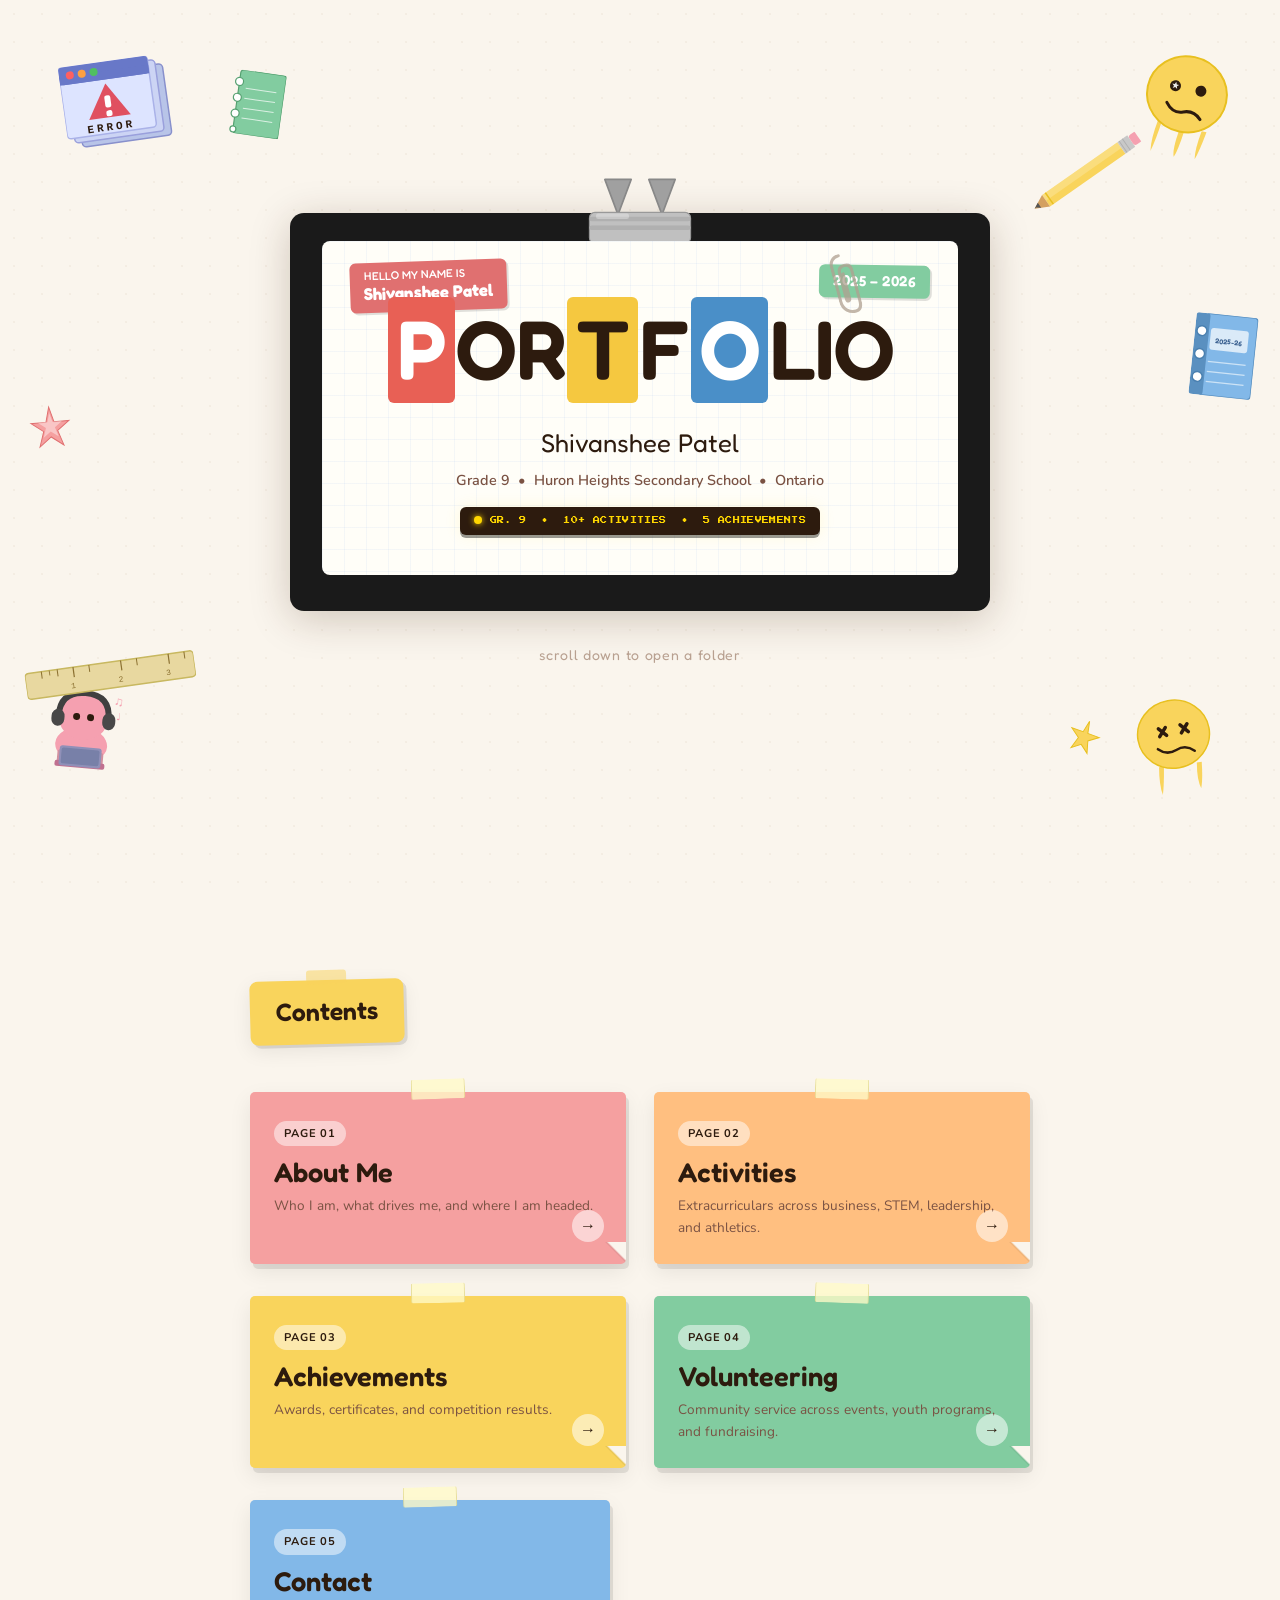
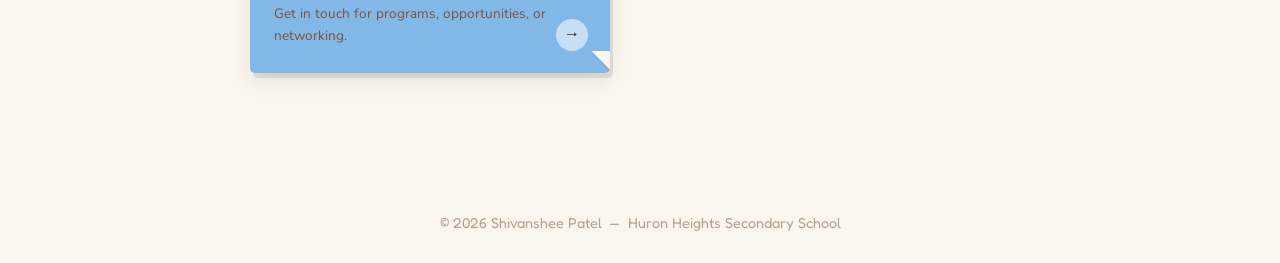
==== index.html @ df72ec70 "Add files via upload" ====
<!DOCTYPE html>
<html lang="en">
<head>
    <meta charset="UTF-8">
    <meta name="viewport" content="width=device-width, initial-scale=1.0">
    <title>Shivanshee Patel &mdash; Portfolio</title>
    <link rel="stylesheet" href="style.css">
    <link rel="preconnect" href="https://fonts.googleapis.com">
    <link rel="preconnect" href="https://fonts.gstatic.com" crossorigin>
    <link href="https://fonts.googleapis.com/css2?family=Fredoka:wght@400;500;600;700&family=Nunito:wght@400;500;600;700&family=Press+Start+2P&display=swap" rel="stylesheet">
</head>
<body>

<!-- ── HERO ──────────────────────────────────────────────── -->
<section class="hero">

    <!-- Dripping smiley — top right -->
    <div class="sticker sticker-tr" style="transform:rotate(12deg);" aria-hidden="true">
        <svg width="90" height="108" viewBox="0 0 90 108" xmlns="http://www.w3.org/2000/svg">
            <path d="M 22 76 Q 19 95 21 107 Q 24 95 26 76 Z" fill="#F9D45C"/>
            <path d="M 45 80 Q 42 101 45 108 Q 48 101 50 80 Z" fill="#F9D45C"/>
            <path d="M 67 77 Q 64 97 66 106 Q 69 97 72 77 Z" fill="#F9D45C"/>
            <ellipse cx="45" cy="44" rx="40" ry="38" fill="#F9D45C"/>
            <ellipse cx="45" cy="44" rx="40" ry="38" fill="none" stroke="#E8C020" stroke-width="2"/>
            <circle cx="32" cy="38" r="5.5" fill="#2D1B0E"/>
            <circle cx="58" cy="38" r="5.5" fill="#2D1B0E"/>
            <path d="M32 34 l1 2.5 2.5 0 -2 1.8 0.8 2.5 -2.3 -1.5 -2.3 1.5 0.8 -2.5 -2 -1.8 2.5 0 z" fill="white" opacity="0.9"/>
            <path d="M 27 56 Q 35 66 45 62 Q 55 58 63 66" stroke="#2D1B0E" stroke-width="3" fill="none" stroke-linecap="round"/>
        </svg>
    </div>

    <!-- Pixel error window — top left -->
    <div class="sticker sticker-tl" style="transform:rotate(-8deg);" aria-hidden="true">
        <svg width="108" height="90" viewBox="0 0 108 90" xmlns="http://www.w3.org/2000/svg">
            <rect x="14" y="10" width="90" height="72" rx="4" fill="#B8C4E8" stroke="#8890CC" stroke-width="1.5"/>
            <rect x="7" y="5"  width="90" height="72" rx="4" fill="#CCD4F4" stroke="#9AA0DC" stroke-width="1.5"/>
            <rect x="0" y="0"  width="90" height="72" rx="4" fill="#DDE4FF" stroke="#AAB2E8" stroke-width="1.5"/>
            <rect x="0" y="0" width="90" height="18" rx="4" fill="#6878C8"/>
            <rect x="0" y="9" width="90" height="9"  fill="#6878C8"/>
            <circle cx="11" cy="9" r="4" fill="#FF6060"/>
            <circle cx="23" cy="9" r="4" fill="#FFA040"/>
            <circle cx="35" cy="9" r="4" fill="#50C060"/>
            <polygon points="45,22 24,56 66,56" fill="#E05060"/>
            <rect x="42" y="34" width="6" height="12" rx="2" fill="white"/>
            <rect x="42" y="49" width="6" height="6"  rx="2" fill="white"/>
            <text x="45" y="69" text-anchor="middle" fill="#2D1B0E" font-weight="700" font-size="11" font-family="monospace" letter-spacing="3">ERROR</text>
        </svg>
    </div>

    <!-- Studying character — bottom left -->
    <div class="sticker sticker-bl" style="transform:rotate(5deg);" aria-hidden="true">
        <svg width="90" height="105" viewBox="0 0 90 105" xmlns="http://www.w3.org/2000/svg">
            <ellipse cx="45" cy="78" rx="26" ry="18" fill="#F5A0B0"/>
            <ellipse cx="45" cy="50" rx="25" ry="23" fill="#F5A0B0"/>
            <path d="M 20 50 Q 20 26 45 26 Q 70 26 70 50" stroke="#404040" stroke-width="6" fill="none" stroke-linecap="round"/>
            <rect x="13" y="44" width="13" height="17" rx="7" fill="#484848"/>
            <rect x="64" y="44" width="13" height="17" rx="7" fill="#484848"/>
            <rect x="22" y="84" width="46" height="14" rx="3" fill="#D090A0"/>
            <rect x="20" y="95" width="50" height="6"  rx="2" fill="#C07090"/>
            <rect x="24" y="80" width="42" height="20" rx="3" fill="#9090B8"/>
            <rect x="26" y="82" width="38" height="16" rx="2" fill="#7880A8"/>
            <circle cx="38" cy="50" r="3.5" fill="#2D1B0E"/>
            <circle cx="52" cy="50" r="3.5" fill="#2D1B0E"/>
            <text x="74" y="36" fill="#F5A0B0" font-size="13" font-family="serif">&#9835;</text>
            <text x="78" y="50" fill="#F5A0B0" font-size="10" font-family="serif">&#9833;</text>
        </svg>
    </div>

    <!-- Smiley variant — bottom right -->
    <div class="sticker sticker-br" style="transform:rotate(-10deg);" aria-hidden="true">
        <svg width="80" height="96" viewBox="0 0 80 96" xmlns="http://www.w3.org/2000/svg">
            <path d="M 20 68 Q 17 86 19 96 Q 22 86 25 68 Z" fill="#F9D45C"/>
            <path d="M 58 70 Q 55 88 58 96 Q 61 88 63 70 Z" fill="#F9D45C"/>
            <ellipse cx="40" cy="38" rx="36" ry="34" fill="#F9D45C"/>
            <ellipse cx="40" cy="38" rx="36" ry="34" fill="none" stroke="#E8C020" stroke-width="1.5"/>
            <line x1="26" y1="30" x2="33" y2="38" stroke="#2D1B0E" stroke-width="3.5" stroke-linecap="round"/>
            <line x1="33" y1="30" x2="26" y2="38" stroke="#2D1B0E" stroke-width="3.5" stroke-linecap="round"/>
            <line x1="48" y1="30" x2="55" y2="38" stroke="#2D1B0E" stroke-width="3.5" stroke-linecap="round"/>
            <line x1="55" y1="30" x2="48" y2="38" stroke="#2D1B0E" stroke-width="3.5" stroke-linecap="round"/>
            <path d="M 22 50 Q 30 58 40 54 Q 50 50 58 58" stroke="#2D1B0E" stroke-width="2.5" fill="none" stroke-linecap="round"/>
        </svg>
    </div>

    <!-- Star — mid left -->
    <div class="sticker sticker-mid" style="transform:rotate(-5deg);" aria-hidden="true">
        <svg width="50" height="50" viewBox="0 0 50 50" xmlns="http://www.w3.org/2000/svg">
            <path d="M25 2 l4 15 15 0 -12 9 5 15 -12 -9 -12 9 5 -15 -12 -9 15 0 z" fill="#F5A0A0" stroke="#E07070" stroke-width="1"/>
            <path d="M25 8 l2.5 9 9.5 0 -7.5 5.5 3 9.5 -7.5 -5.5 -7.5 5.5 3 -9.5 -7.5 -5.5 9.5 0 z" fill="white" opacity="0.4"/>
        </svg>
    </div>

    <!-- Pencil -->
    <div class="sticker" style="top:18%; right:10%; transform:rotate(-35deg); z-index:2; pointer-events:none;" aria-hidden="true">
        <svg width="130" height="22" viewBox="0 0 130 22" xmlns="http://www.w3.org/2000/svg">
            <rect x="18" y="4" width="92" height="14" fill="#F9D45C"/>
            <rect x="18" y="4" width="92" height="7" fill="rgba(255,255,255,0.2)"/>
            <polygon points="18,4 18,18 4,11" fill="#D4A060"/>
            <polygon points="6,11 4,11 10,8 10,14" fill="#555"/>
            <rect x="110" y="4" width="12" height="14" fill="#C8C8C8"/>
            <line x1="112" y1="4" x2="112" y2="18" stroke="#B0B0B0" stroke-width="1"/>
            <line x1="116" y1="4" x2="116" y2="18" stroke="#B0B0B0" stroke-width="1"/>
            <rect x="122" y="5" width="10" height="12" rx="3" fill="#F5A0B0"/>
            <line x1="22" y1="4" x2="22" y2="18" stroke="#E8C020" stroke-width="1.5"/>
        </svg>
    </div>

    <!-- Ruler -->
    <div class="sticker" style="bottom:22%; left:2%; transform:rotate(-8deg); z-index:2; pointer-events:none;" aria-hidden="true">
        <svg width="170" height="38" viewBox="0 0 170 38" xmlns="http://www.w3.org/2000/svg">
            <rect x="0" y="6" width="170" height="26" rx="4" fill="#E8D8A0" stroke="#C8B860" stroke-width="1.5"/>
            <line x1="17" y1="6" x2="17" y2="13" stroke="#8B7030" stroke-width="1"/>
            <line x1="25" y1="6" x2="25" y2="11" stroke="#8B7030" stroke-width="0.8"/>
            <line x1="33" y1="6" x2="33" y2="13" stroke="#8B7030" stroke-width="1"/>
            <line x1="49" y1="6" x2="49" y2="16" stroke="#8B7030" stroke-width="1.2"/>
            <line x1="65" y1="6" x2="65" y2="13" stroke="#8B7030" stroke-width="1"/>
            <line x1="97" y1="6" x2="97" y2="16" stroke="#8B7030" stroke-width="1.2"/>
            <line x1="113" y1="6" x2="113" y2="13" stroke="#8B7030" stroke-width="1"/>
            <line x1="145" y1="6" x2="145" y2="16" stroke="#8B7030" stroke-width="1.2"/>
            <line x1="161" y1="6" x2="161" y2="13" stroke="#8B7030" stroke-width="1"/>
            <text x="47" y="27" text-anchor="middle" font-size="8" fill="#8B7030" font-family="monospace">1</text>
            <text x="95" y="27" text-anchor="middle" font-size="8" fill="#8B7030" font-family="monospace">2</text>
            <text x="143" y="27" text-anchor="middle" font-size="8" fill="#8B7030" font-family="monospace">3</text>
        </svg>
    </div>

    <!-- Mini binder -->
    <div class="sticker" style="top:35%; right:2%; transform:rotate(6deg); z-index:2; pointer-events:none;" aria-hidden="true">
        <svg width="62" height="82" viewBox="0 0 62 82" xmlns="http://www.w3.org/2000/svg">
            <rect x="10" y="0" width="52" height="82" rx="4" fill="#82B8E8"/>
            <rect x="10" y="0" width="52" height="82" rx="4" fill="none" stroke="#5A90C0" stroke-width="1.5"/>
            <rect x="0" y="0" width="14" height="82" rx="3" fill="#5A90C0"/>
            <circle cx="7" cy="18" r="5" fill="white" stroke="#4A80B0" stroke-width="1.5"/>
            <circle cx="7" cy="41" r="5" fill="white" stroke="#4A80B0" stroke-width="1.5"/>
            <circle cx="7" cy="64" r="5" fill="white" stroke="#4A80B0" stroke-width="1.5"/>
            <rect x="16" y="14" width="38" height="22" rx="3" fill="white" opacity="0.7"/>
            <text x="35" y="29" text-anchor="middle" font-size="7" fill="#3A6090" font-family="'Fredoka',cursive" font-weight="600">2025-26</text>
            <line x1="16" y1="48" x2="54" y2="48" stroke="white" stroke-width="1.2" opacity="0.6"/>
            <line x1="16" y1="58" x2="54" y2="58" stroke="white" stroke-width="1.2" opacity="0.6"/>
            <line x1="16" y1="68" x2="54" y2="68" stroke="white" stroke-width="1.2" opacity="0.6"/>
        </svg>
    </div>

    <!-- Sparkle star -->
    <div class="sticker" style="bottom:15%; right:14%; transform:rotate(20deg); z-index:2; pointer-events:none;" aria-hidden="true">
        <svg width="38" height="38" viewBox="0 0 38 38" xmlns="http://www.w3.org/2000/svg">
            <path d="M19 1 l2.5 12 12 0 -9.5 7 3.5 12 -8.5 -6.5 -8.5 6.5 3.5 -12 -9.5 -7 12 0 z" fill="#F9D45C" stroke="#E8C020" stroke-width="1"/>
        </svg>
    </div>

    <!-- Mini notebook -->
    <div class="sticker" style="top:8%; left:18%; transform:rotate(8deg); z-index:2; pointer-events:none;" aria-hidden="true">
        <svg width="52" height="64" viewBox="0 0 52 64" xmlns="http://www.w3.org/2000/svg">
            <rect x="6" y="0" width="46" height="64" rx="3" fill="#82CCA0"/>
            <rect x="6" y="0" width="46" height="64" rx="3" fill="none" stroke="#55A070" stroke-width="1.2"/>
            <circle cx="6" cy="12" r="4" fill="white" stroke="#55A070" stroke-width="1.2"/>
            <circle cx="6" cy="28" r="4" fill="white" stroke="#55A070" stroke-width="1.2"/>
            <circle cx="6" cy="44" r="4" fill="white" stroke="#55A070" stroke-width="1.2"/>
            <circle cx="6" cy="60" r="3" fill="white" stroke="#55A070" stroke-width="1.2"/>
            <line x1="13" y1="18" x2="44" y2="18" stroke="white" stroke-width="1" opacity="0.7"/>
            <line x1="13" y1="28" x2="44" y2="28" stroke="white" stroke-width="1" opacity="0.7"/>
            <line x1="13" y1="38" x2="44" y2="38" stroke="white" stroke-width="1" opacity="0.7"/>
            <line x1="13" y1="48" x2="44" y2="48" stroke="white" stroke-width="1" opacity="0.7"/>
        </svg>
    </div>

    <!-- Clipboard board -->
    <div class="clipboard">
        <div class="board-clip" aria-hidden="true">
            <svg viewBox="0 0 100 70" xmlns="http://www.w3.org/2000/svg">
                <path d="M 30 36 L 18 4 L 42 4 Z" fill="#A0A0A0" stroke="#888" stroke-width="1.5" stroke-linejoin="round"/>
                <path d="M 70 36 L 58 4 L 82 4 Z" fill="#A0A0A0" stroke="#888" stroke-width="1.5" stroke-linejoin="round"/>
                <rect x="4" y="34" width="92" height="28" rx="5" fill="#C0C0C0" stroke="#999" stroke-width="1"/>
                <rect x="4" y="38" width="92" height="4" rx="2" fill="#B0B0B0"/>
                <rect x="4" y="46" width="92" height="4" rx="2" fill="#B0B0B0"/>
                <rect x="10" y="35" width="30" height="5" rx="2" fill="rgba(255,255,255,0.3)"/>
            </svg>
        </div>

        <div class="board-paper">
            <div class="name-sticker">
                HELLO MY NAME IS
                <strong>Shivanshee Patel</strong>
            </div>
            <div class="date-badge">2025 &ndash; 2026</div>

            <div class="deco-clip" aria-hidden="true">
                <svg viewBox="0 0 28 80" width="22" xmlns="http://www.w3.org/2000/svg">
                    <path d="M 14 2 C 6 2 2 8 2 14 L 2 60 C 2 70 10 76 18 76 C 26 76 26 68 26 64 L 26 24 C 26 18 22 16 18 16 C 14 16 10 18 10 24 L 10 58 C 10 62 14 62 14 58 L 14 26"
                          fill="none" stroke="#B0A090" stroke-width="4" stroke-linecap="round"/>
                </svg>
            </div>

            <h1 class="port-title" aria-label="Portfolio">
                <span class="pl pl-coral">P</span><span class="pl">O</span><span class="pl">R</span><span class="pl pl-yell">T</span><span class="pl">F</span><span class="pl pl-blue">O</span><span class="pl">L</span><span class="pl">I</span><span class="pl">O</span>
            </h1>

            <div class="hero-info">
                <p class="name">Shivanshee Patel</p>
                <p class="school">Grade 9 &nbsp;&bull;&nbsp; Huron Heights Secondary School &nbsp;&bull;&nbsp; Ontario</p>
            </div>

            <!-- Game badge -->
            <div style="text-align:center;">
                <span class="gs-hero-badge">GR. 9 &nbsp;&bull;&nbsp; 10+ ACTIVITIES &nbsp;&bull;&nbsp; 5 ACHIEVEMENTS</span>
            </div>
        </div>
    </div>

    <p class="scroll-hint">scroll down to open a folder</p>
</section>

<!-- ── CONTENTS: Sticky note tabs ─────────────────────── -->
<section class="contents-section">
    <div class="contents-inner">

        <div class="sticky-label">Contents</div>

        <div class="folders-grid">

            <a href="about.html" class="folder folder-about reveal">
                <div class="folder-inner">
                    <span class="folder-tag">Page 01</span>
                    <h2 class="folder-name">About Me</h2>
                    <p class="folder-desc">Who I am, what drives me, and where I am headed.</p>
                </div>
                <span class="folder-arrow">&#8594;</span>
            </a>

            <a href="activities.html" class="folder folder-act reveal">
                <div class="folder-inner">
                    <span class="folder-tag">Page 02</span>
                    <h2 class="folder-name">Activities</h2>
                    <p class="folder-desc">Extracurriculars across business, STEM, leadership, and athletics.</p>
                </div>
                <span class="folder-arrow">&#8594;</span>
            </a>

            <a href="achievements.html" class="folder folder-ach reveal">
                <div class="folder-inner">
                    <span class="folder-tag">Page 03</span>
                    <h2 class="folder-name">Achievements</h2>
                    <p class="folder-desc">Awards, certificates, and competition results.</p>
                </div>
                <span class="folder-arrow">&#8594;</span>
            </a>

            <a href="volunteering.html" class="folder folder-vol reveal">
                <div class="folder-inner">
                    <span class="folder-tag">Page 04</span>
                    <h2 class="folder-name">Volunteering</h2>
                    <p class="folder-desc">Community service across events, youth programs, and fundraising.</p>
                </div>
                <span class="folder-arrow">&#8594;</span>
            </a>

            <a href="contact.html" class="folder folder-con folder-wide reveal">
                <div class="folder-inner">
                    <span class="folder-tag">Page 05</span>
                    <h2 class="folder-name">Contact</h2>
                    <p class="folder-desc">Get in touch for programs, opportunities, or networking.</p>
                </div>
                <span class="folder-arrow">&#8594;</span>
            </a>

        </div>
    </div>
</section>

<footer class="page-footer">
    &copy; 2026 Shivanshee Patel &nbsp;&mdash;&nbsp; Huron Heights Secondary School
</footer>

<script src="main.js"></script>
</body>
</html>
---- style.css ----
/* ======================================================
   Shivanshee Patel — Portfolio
   Binder / Stationery Theme v4.1 + Game Accent Layer
   Fonts: Fredoka (display) + Nunito (body)
          Press Start 2P (pixel accent labels only)
   ====================================================== */

*, *::before, *::after { box-sizing: border-box; margin: 0; padding: 0; }

:root {
    --page-bg:   #FAF5ED;
    --board:     #1A1A1A;
    --paper:     #FFFEF8;
    --paper-alt: #FFF9F0;
    --ink:       #2D1B0E;
    --ink-mid:   #7A5243;
    --ink-fade:  #B8A090;

    --about-tab:    #F5A0A0;
    --about-header: #E07070;
    --act-tab:      #FFBF80;
    --act-header:   #D48A40;
    --ach-tab:      #F9D45C;
    --ach-header:   #C8A020;
    --vol-tab:      #82CCA0;
    --vol-header:   #45926A;
    --con-tab:      #82B8E8;
    --con-header:   #3A7CB8;
    --sticky:       #F9D45C;

    /* Game accent colours — warm neon that fits the cream palette */
    --neon-gold:   #FFD700;
    --neon-glow:   rgba(255, 215, 0, 0.35);
    --pixel-dark:  #1E1A2E;
    --gs-badge-bg: #2D1B0E;
    --gs-badge-fg: #FFD700;

    --shadow-board: 0 8px 40px rgba(60,30,10,0.22);
    --shadow-card:  0 3px 14px rgba(60,30,10,0.10);
    --shadow-lift:  0 16px 48px rgba(60,30,10,0.18);
    --shadow-note:  3px 5px 0 rgba(0,0,0,0.09), 0 8px 22px rgba(0,0,0,0.08);
}

html { scroll-behavior: smooth; }

body {
    font-family: 'Nunito', sans-serif;
    background: var(--page-bg);
    color: var(--ink);
    font-size: 15px;
    line-height: 1.7;
    animation: pageIn 0.4s ease-out both;
}
body.exiting { animation: pageOut 0.25s ease-in forwards; }

@keyframes pageIn  { from { opacity:0; transform:scale(0.97) translateY(12px); } to { opacity:1; transform:scale(1) translateY(0); } }
@keyframes pageOut { to   { opacity:0; transform:scale(0.97) translateY(8px); } }

h1,h2,h3 { font-family:'Fredoka',cursive; font-weight:600; line-height:1.2; color:var(--ink); }
a { text-decoration:none; color:inherit; }
img { max-width:100%; display:block; }

/* ── CLIPBOARD HERO ───────────────────────────────────── */

.hero {
    min-height: 100vh;
    display: flex;
    flex-direction: column;
    align-items: center;
    justify-content: center;
    padding: 70px 24px 90px;
    background: var(--page-bg);
    position: relative;
    background-image: radial-gradient(circle, rgba(150,100,60,0.06) 1px, transparent 1px);
    background-size: 28px 28px;
    overflow: hidden;
}

.sticker {
    position: absolute;
    pointer-events: none;
    user-select: none;
    z-index: 0;
}
.sticker-tl  { top: 60px; left: 5%;   z-index: 2; }
.sticker-tr  { top: 50px; right: 4%;  z-index: 3; }
.sticker-bl  { bottom: 120px; left: 3%; z-index: 2; }
.sticker-br  { bottom: 100px; right: 5%; z-index: 2; }
.sticker-mid { top: 45%; left: 2%;   z-index: 2; }

.clipboard {
    background: var(--board);
    border-radius: 14px;
    padding: 28px 32px 36px;
    max-width: 700px;
    width: 100%;
    box-shadow: var(--shadow-board);
    position: relative;
    z-index: 1;
}

.board-clip {
    position: absolute;
    top: -38px;
    left: 50%;
    transform: translateX(-50%);
    width: 110px;
}

.board-paper {
    background: var(--paper);
    border-radius: 8px;
    padding: 36px 40px 40px;
    position: relative;
    overflow: hidden;
}
.board-paper::before {
    content: '';
    position: absolute; inset: 0;
    background-image:
        linear-gradient(rgba(100,149,237,0.07) 1px, transparent 1px),
        linear-gradient(90deg, rgba(100,149,237,0.07) 1px, transparent 1px);
    background-size: 22px 22px;
    pointer-events: none;
}

.date-badge {
    display: inline-block;
    background: var(--vol-tab);
    color: white;
    font-family: 'Fredoka', cursive;
    font-size: 0.9rem;
    font-weight: 600;
    padding: 4px 14px 5px;
    border-radius: 6px;
    position: absolute;
    top: 24px; right: 28px;
    letter-spacing: 0.04em;
    box-shadow: 2px 2px 0 rgba(0,0,0,0.12);
    transform: rotate(1deg);
}

.name-sticker {
    position: absolute;
    top: 20px; left: 28px;
    background: var(--about-header);
    color: white;
    font-family: 'Fredoka', cursive;
    font-size: 0.7rem;
    font-weight: 500;
    padding: 6px 14px 8px;
    border-radius: 6px;
    line-height: 1.3;
    transform: rotate(-2deg);
    box-shadow: 2px 2px 0 rgba(0,0,0,0.12);
}
.name-sticker strong { display:block; font-size:1.05rem; font-weight:700; }

.port-title {
    text-align: center;
    position: relative;
    margin: 20px 0 18px;
    font-family: 'Fredoka', cursive;
    font-size: clamp(2.8rem, 9vw, 5.2rem);
    font-weight: 600;
    color: var(--ink);
    letter-spacing: -0.01em;
    user-select: none;
}
.pl { display:inline-block; transition:transform 0.2s ease; }
.pl:hover { transform:translateY(-6px) rotate(-3deg); }
.pl-coral { background:#E86055; color:#fff; border-radius:6px; padding:2px 9px 4px; margin:0 1px; }
.pl-blue  { background:#4A8FC8; color:#fff; border-radius:6px; padding:2px 9px 4px; margin:0 1px; }
.pl-yell  { background:#F5C840; color:var(--ink); border-radius:6px; padding:2px 9px 4px; margin:0 1px; }

.hero-info { text-align:center; position:relative; z-index:1; }
.hero-info .name   { font-family:'Fredoka',cursive; font-size:1.6rem; margin-bottom:4px; }
.hero-info .school { font-size:0.9rem; color:var(--ink-mid); font-weight:600; }

.deco-clip { position:absolute; top:12px; right:100px; opacity:0.75; transform:rotate(-15deg); }

.scroll-hint {
    text-align:center; margin-top:32px;
    font-family:'Fredoka',cursive; font-size:0.88rem;
    color:var(--ink-fade); letter-spacing:0.05em;
    animation:bounce 2s infinite; position:relative; z-index:1;
}
@keyframes bounce { 0%,100%{transform:translateY(0)} 50%{transform:translateY(5px)} }

/* ── CONTENTS: STICKY NOTE TABS ───────────────────────── */

.contents-section {
    padding: 80px 24px 110px;
    background: var(--page-bg);
}
.contents-inner { max-width: 780px; margin:0 auto; }

.sticky-label {
    display: inline-block;
    background: var(--sticky);
    font-family: 'Fredoka', cursive;
    font-size: 1.55rem;
    font-weight: 600;
    color: var(--ink);
    padding: 10px 26px 12px;
    border-radius: 8px;
    transform: rotate(-1.5deg);
    box-shadow: 3px 3px 0 rgba(0,0,0,0.1), 0 6px 20px rgba(0,0,0,0.08);
    margin-bottom: 48px;
    position: relative;
}
.sticky-label::before {
    content: '';
    position: absolute;
    top: -10px; left:50%; transform:translateX(-50%);
    width:40px; height:14px;
    background: rgba(249,212,92,0.5);
    border-radius:3px;
}

.folders-grid {
    display: grid;
    grid-template-columns: 1fr 1fr;
    gap: 32px 28px;
}

/* ── STICKY NOTE STYLE ────────────────────────────────── */

.folder {
    display: block;
    border-radius: 5px;
    padding: 28px 24px 26px;
    cursor: pointer;
    position: relative;
    box-shadow: var(--shadow-note);
    text-decoration: none;
    overflow: visible;
    transition: transform 0.25s ease, box-shadow 0.25s ease;
}

.folder::before {
    content: '';
    position: absolute;
    top: -13px;
    left: 50%;
    transform: translateX(-50%) rotate(-1deg);
    width: 54px; height: 20px;
    background: rgba(255,250,200,0.78);
    border-left: 1px solid rgba(200,185,80,0.4);
    border-right: 1px solid rgba(200,185,80,0.4);
    z-index: 3;
    border-radius: 2px;
}

.folder::after {
    content: '';
    position: absolute;
    bottom: 0; right: 0;
    width: 22px; height: 22px;
    background: linear-gradient(225deg, var(--page-bg) 40%, rgba(0,0,0,0.07) 45%, transparent 50%);
    border-radius: 0 0 5px 0;
    pointer-events: none;
}

.folder-about { background:var(--about-tab); transform: rotate(-1.5deg); }
.folder-act   { background:var(--act-tab);   transform: rotate(0.8deg);  }
.folder-ach   { background:var(--ach-tab);   transform: rotate(-0.5deg); }
.folder-vol   { background:var(--vol-tab);   transform: rotate(1.2deg);  }
.folder-con   { background:var(--con-tab);   transform: rotate(-0.8deg); }

.folder-about::before { transform: translateX(-50%) rotate(-2deg); }
.folder-act::before   { transform: translateX(-50%) rotate(1.5deg); }
.folder-ach::before   { transform: translateX(-50%) rotate(-1deg); }
.folder-vol::before   { transform: translateX(-50%) rotate(2deg); }
.folder-con::before   { transform: translateX(-50%) rotate(-1.5deg); }

.folder:hover {
    transform: rotate(0deg) translateY(-10px) scale(1.02) !important;
    box-shadow: 4px 18px 40px rgba(60,30,10,0.18);
}

.folder-inner { position:relative; z-index:1; }

.folder-tag {
    display: inline-block;
    background: rgba(255,255,255,0.5);
    color: var(--ink);
    font-size: 0.7rem;
    font-weight: 700;
    letter-spacing: 0.08em;
    text-transform: uppercase;
    padding: 3px 10px;
    border-radius: 20px;
    margin-bottom: 10px;
}
.folder-name {
    font-family: 'Fredoka', cursive;
    font-size: 1.7rem;
    font-weight: 600;
    color: var(--ink);
    margin-bottom: 6px;
}
.folder-desc  { font-size:0.85rem; color:var(--ink-mid); line-height:1.6; }

.folder-arrow {
    position: absolute;
    bottom: 22px; right: 22px;
    width: 32px; height: 32px;
    background: rgba(255,255,255,0.55);
    border-radius: 50%;
    display: flex; align-items:center; justify-content:center;
    font-size: 1rem;
    transition: transform 0.2s, background 0.2s;
}
.folder:hover .folder-arrow { transform:translateX(3px); background:rgba(255,255,255,0.8); }

.folder-wide { grid-column:1/-1; max-width:360px; }

/* ── TOP NAV (inner pages) ────────────────────────────── */

.top-nav {
    display:flex; align-items:center; gap:10px;
    padding:14px 28px;
    background:var(--board);
    position:sticky; top:0; z-index:100;
    flex-wrap:wrap;
}
.back-btn {
    font-family:'Fredoka',cursive; font-size:0.95rem; font-weight:600;
    color:#aaa; padding:5px 14px;
    border-radius:20px; border:1px solid #3a3a3a;
    transition:color 0.2s,border-color 0.2s;
}
.back-btn:hover { color:white; border-color:#666; }
.nav-tabs { display:flex; gap:6px; flex-wrap:wrap; margin-left:auto; }
.nav-tab {
    font-family:'Fredoka',cursive; font-size:0.85rem; font-weight:600;
    padding:5px 14px 6px; border-radius:20px; color:#888;
    transition:all 0.2s;
}
.nav-tab:hover { color:white; background:rgba(255,255,255,0.1); }
.nav-tab.active { color:var(--ink); }
.nav-tab-about.active { background:var(--about-tab); }
.nav-tab-act.active   { background:var(--act-tab);   }
.nav-tab-ach.active   { background:var(--ach-tab);   }
.nav-tab-vol.active   { background:var(--vol-tab);   }
.nav-tab-con.active   { background:var(--con-tab);   }

/* ── OPEN FOLDER HEADER ───────────────────────────────── */

.open-folder { min-height:calc(100vh - 53px); display:flex; flex-direction:column; }

.folder-header {
    padding:32px 40px 28px;
    position:relative;
    display:flex; align-items:center; gap:16px;
}
.folder-header-clip { position:absolute; top:16px; right:32px; width:52px; }
.folder-header h1 {
    font-family:'Fredoka',cursive; font-size:2.4rem; font-weight:600;
    color:white; text-shadow:1px 2px 0 rgba(0,0,0,0.15);
}
.folder-header-sub { font-size:0.85rem; color:rgba(255,255,255,0.75); font-weight:600; letter-spacing:0.04em; }

.folder-about .folder-header { background:var(--about-header); }
.folder-act   .folder-header { background:var(--act-header);   }
.folder-ach   .folder-header { background:var(--ach-header);   }
.folder-vol   .folder-header { background:var(--vol-header);   }
.folder-con   .folder-header { background:var(--con-header);   }

/* ── GRID PAPER BODY ──────────────────────────────────── */

.folder-body {
    flex:1; padding:40px;
    position:relative;
    background-color: #FEFEFE;
    background-image:
        linear-gradient(rgba(100,149,237,0.11) 1px, transparent 1px),
        linear-gradient(90deg, rgba(100,149,237,0.11) 1px, transparent 1px);
    background-size: 22px 22px;
}
.folder-body::before {
    content:''; position:absolute; top:0; bottom:0; left:68px;
    width:2px; background:rgba(220,80,80,0.2); pointer-events:none;
}
.body-inner { max-width:860px; margin:0 auto; position:relative; }

/* ── STANDARD PAPER CARD ──────────────────────────────── */

.paper-card {
    background: white;
    border: 1px solid rgba(180,160,140,0.22);
    border-radius: 10px;
    padding: 22px 26px;
    margin-bottom: 18px;
    box-shadow: var(--shadow-card);
    transition: transform 0.22s ease, box-shadow 0.22s ease;
    position: relative;
}
.paper-card:hover {
    transform:translateY(-3px) rotate(0.2deg);
    box-shadow: var(--shadow-lift), 0 0 0 1px rgba(255,215,0,0.12), 0 0 18px rgba(255,215,0,0.08);
}
.paper-card::before {
    content:''; position:absolute; top:-8px; left:20px;
    width:36px; height:13px;
    background:rgba(249,212,92,0.55);
    border-radius:3px; transform:rotate(-1deg);
}
.card-header { display:flex; align-items:flex-start; gap:12px; margin-bottom:10px; flex-wrap:wrap; }
.card-title  { font-family:'Fredoka',cursive; font-size:1.25rem; font-weight:600; color:var(--ink); flex:1; }
.card-year   { font-size:0.75rem; color:var(--ink-mid); font-weight:700; background:rgba(180,160,140,0.15); padding:3px 9px; border-radius:20px; white-space:nowrap; margin-top:4px; }
.card-tags   { display:flex; gap:7px; flex-wrap:wrap; margin-bottom:10px; }
.tag         { font-size:0.72rem; font-weight:700; padding:3px 11px; border-radius:20px; letter-spacing:0.04em; background:rgba(180,160,140,0.18); color:var(--ink-mid); }
.tag-about   { background:rgba(240,112,112,0.15); color:#B04040; }
.tag-act     { background:rgba(212,138,64,0.15);  color:#905020; }
.tag-ach     { background:rgba(200,160,32,0.18);  color:#806010; }
.tag-vol     { background:rgba(70,148,106,0.15);  color:#305A3E; }
.tag-con     { background:rgba(58,124,184,0.15);  color:#2050A0; }
.tag-win     { background:rgba(240,112,112,0.25); color:#8B2020; font-weight:800; }
.card-text   { font-size:0.88rem; color:var(--ink-mid); line-height:1.7; }
.card-photo  { width:100%; height:180px; object-fit:cover; border-radius:7px; margin-bottom:14px; display:block; }
.card-photo-ph {
    width:100%; height:160px; background:rgba(180,160,140,0.08);
    border-radius:7px; margin-bottom:14px;
    display:flex; align-items:center; justify-content:center;
    font-family:'Fredoka',cursive; font-size:0.83rem; color:var(--ink-fade);
    border:2px dashed rgba(180,160,140,0.3);
}
.paper-card.highlight { border-left:4px solid var(--ach-header); }

.folder-section-title {
    font-family:'Fredoka',cursive; font-size:1.1rem; font-weight:600; color:var(--ink-mid);
    margin:30px 0 16px; display:flex; align-items:center; gap:10px;
}
.folder-section-title::after { content:''; flex:1; height:1px; background:rgba(180,160,140,0.35); }

.card-grid { display:grid; grid-template-columns:1fr 1fr; gap:16px; }

/* ── LAYOUT PIECES ────────────────────────────────────── */

.fp-cols {
    display: grid;
    grid-template-columns: 1fr 2fr;
    gap: 28px;
    align-items: start;
    margin-bottom: 28px;
}

.pinned-paper {
    background: white;
    border-radius: 6px;
    padding: 18px 14px 20px;
    box-shadow: 4px 5px 0 rgba(0,0,0,0.08), 0 10px 28px rgba(0,0,0,0.1);
    position: relative;
    transform: rotate(-1.5deg);
    transition: transform 0.2s;
}
.pinned-paper:hover { transform:rotate(0deg); }
.pinned-paper-clip {
    position: absolute;
    top: -30px; left:50%; transform:translateX(-50%);
    width:60px;
}
.paper-label {
    display: inline-block;
    background: rgba(0,0,0,0.06);
    font-family: 'Fredoka', cursive;
    font-size: 0.75rem;
    font-weight: 600;
    letter-spacing: 0.06em;
    color: var(--ink-mid);
    padding: 3px 10px;
    border-radius: 4px;
    margin-bottom: 12px;
    border: 1px solid rgba(0,0,0,0.08);
}

.photo-slot {
    width: 100%;
    min-height: 180px;
    border: 2px dashed rgba(180,160,140,0.38);
    border-radius: 6px;
    background: rgba(180,160,140,0.05);
    display: flex; align-items:center; justify-content:center;
    text-align: center; padding: 12px;
    font-family: 'Fredoka', cursive;
    font-size: 0.82rem; color:var(--ink-fade);
    line-height:1.5;
}
.photo-slot-sm { min-height:120px; }
.photo-slot-lg { min-height:240px; }
.photo-slot img { width:100%; height:100%; object-fit:cover; border-radius:4px; }

.polaroid-card {
    background: white;
    padding: 10px 10px 44px;
    box-shadow: 4px 5px 0 rgba(0,0,0,0.08), 0 8px 22px rgba(0,0,0,0.1);
    border-radius: 2px;
    position: relative;
    transform: rotate(1.5deg);
    transition: transform 0.2s, box-shadow 0.2s;
}
.polaroid-card:hover { transform:rotate(0deg) scale(1.02); box-shadow:var(--shadow-lift); }
.polaroid-caption {
    position: absolute;
    bottom: 14px; left:0; right:0;
    text-align:center;
    font-family:'Fredoka',cursive; font-size:0.88rem; color:var(--ink-mid);
}
.polaroid-paperclip {
    position:absolute; top:10px; right:-12px;
    width:22px; transform:rotate(20deg);
}

.notebook-card {
    background: #EEF7EE;
    border-radius: 4px;
    padding: 22px 18px 18px;
    position: relative;
    box-shadow: 4px 4px 0 rgba(0,0,0,0.07);
    margin-top: 16px;
    transform: rotate(-0.5deg);
    transition: transform 0.2s;
}
.notebook-card:hover { transform:rotate(0deg); }
.notebook-holes {
    position:absolute; top:-8px; left:14px;
    display:flex; gap:12px;
}
.hole {
    width:13px; height:13px;
    border-radius:50%;
    background: var(--page-bg);
    border:2px solid rgba(160,140,120,0.5);
    box-shadow: inset 0 1px 3px rgba(0,0,0,0.1);
}

.fp-bottom {
    display: grid;
    grid-template-columns: 1fr 1fr;
    gap: 24px;
    margin-top: 28px;
}

.angled-card {
    background: white;
    border-radius: 6px;
    padding: 16px;
    box-shadow: var(--shadow-note);
    position: relative;
    transition: transform 0.25s ease, box-shadow 0.25s ease;
}
.angled-card:hover { transform:rotate(0deg) translateY(-6px) !important; box-shadow:var(--shadow-lift); }
.angled-card::before {
    content:'';
    position:absolute; top:-10px; left:50%; transform:translateX(-50%);
    width:14px; height:14px; border-radius:50%;
    background:radial-gradient(circle at 35% 35%, #FF8080, #C05050);
    box-shadow: 0 2px 4px rgba(0,0,0,0.25);
    z-index:2;
}

/* Timeline */
.timeline { position:relative; padding:20px 0; }
.timeline::before {
    content:''; position:absolute; left:50%; top:0; bottom:0;
    width:2px; background:rgba(70,148,106,0.3);
    transform:translateX(-50%);
}
.timeline-item {
    display:grid; grid-template-columns:1fr auto 1fr;
    gap:0 24px; align-items:flex-start;
    margin-bottom:36px;
}
.timeline-card-left  { grid-column:1; }
.timeline-card-right { grid-column:3; }
.timeline-center {
    grid-column:2; display:flex; flex-direction:column; align-items:center;
    padding-top:16px;
}
.timeline-dot {
    width:16px; height:16px; border-radius:50%;
    background:var(--vol-tab); border:3px solid white;
    box-shadow:0 0 0 2px var(--vol-tab);
    flex-shrink:0;
}
.timeline-year {
    font-family:'Fredoka',cursive; font-size:0.75rem; font-weight:700;
    color:var(--vol-header); margin-top:6px; white-space:nowrap;
    background:rgba(130,204,160,0.2); padding:2px 8px; border-radius:10px;
}

.showcase-card {
    background: linear-gradient(145deg, #FFFDF0, white);
    border:2px solid rgba(200,160,32,0.3);
    border-radius:12px;
    padding:26px;
    box-shadow:4px 5px 0 rgba(200,160,32,0.15), var(--shadow-card);
    position:relative;
    margin-bottom:22px;
    transition:transform 0.22s ease, box-shadow 0.22s ease;
}
.showcase-card:hover { transform:translateY(-4px); box-shadow:var(--shadow-lift); }
.showcase-card::before {
    content:''; position:absolute; top:-8px; left:20px;
    width:36px; height:13px;
    background:rgba(249,212,92,0.7);
    border-radius:3px; transform:rotate(-1deg);
}

.info-sticky {
    background: var(--sticky);
    border-radius: 6px;
    padding: 24px 22px;
    box-shadow: 3px 4px 0 rgba(0,0,0,0.1);
    transform: rotate(-1deg);
    position:relative;
    transition: transform 0.2s;
}
.info-sticky:hover { transform:rotate(0deg); }
.info-sticky::before {
    content:''; position:absolute; top:-12px; left:50%; transform:translateX(-50%);
    width:52px; height:18px;
    background:rgba(255,250,200,0.75);
    border-left:1px solid rgba(200,185,80,0.4);
    border-right:1px solid rgba(200,185,80,0.4);
    border-radius:2px;
}
.info-row { display:flex; gap:12px; align-items:baseline; margin-bottom:10px; }
.info-label { font-family:'Fredoka',cursive; font-size:0.78rem; font-weight:700; color:var(--ink); min-width:72px; }
.info-val   { font-size:0.86rem; color:var(--ink-mid); line-height:1.5; }

/* ── CERT CARD ────────────────────────────────────────── */

.cert-paper-card {
    background:white; border:1px solid rgba(180,160,140,0.22); border-radius:10px;
    padding:22px 26px; margin-bottom:18px; box-shadow:var(--shadow-card);
    display:flex; gap:24px; align-items:center; position:relative;
    transition:transform 0.22s,box-shadow 0.22s;
}
.cert-paper-card:hover { transform:translateY(-3px); box-shadow:var(--shadow-lift); }
.cert-paper-card::before {
    content:''; position:absolute; top:-8px; left:20px;
    width:36px; height:13px; background:rgba(249,212,92,0.55);
    border-radius:3px; transform:rotate(-1deg);
}
.cert-thumb-img { width:130px; flex-shrink:0; border-radius:6px; box-shadow:0 4px 14px rgba(0,0,0,0.15); border:1px solid rgba(180,160,140,0.3); }
.cert-thumb-ph  {
    width:130px; height:170px; flex-shrink:0; background:rgba(180,160,140,0.08);
    border-radius:6px; border:2px dashed rgba(180,160,140,0.3);
    display:flex; align-items:center; justify-content:center;
    font-family:'Fredoka',cursive; font-size:0.8rem; color:var(--ink-fade); text-align:center; padding:12px;
}

/* ── SKILL BARS ───────────────────────────────────────── */

.skill-row { margin-bottom:14px; }
.skill-top { display:flex; justify-content:space-between; margin-bottom:5px; }
.skill-name { font-size:0.85rem; font-weight:700; color:var(--ink-mid); }
.skill-note { font-size:0.78rem; color:var(--ink-fade); }
.skill-track { height:8px; background:rgba(180,160,140,0.2); border-radius:4px; overflow:hidden; }
.skill-fill  { height:100%; border-radius:4px; width:0; transition:width 1.3s cubic-bezier(0.4,0,0.2,1); }
.skill-fill.about-fill { background:linear-gradient(90deg,var(--about-header),var(--about-tab)); }
.skill-fill.act-fill   { background:linear-gradient(90deg,var(--act-header),var(--act-tab));   }
.skill-fill.vol-fill   { background:linear-gradient(90deg,var(--vol-header),var(--vol-tab));   }
.skill-fill.ach-fill   { background:linear-gradient(90deg,var(--ach-header),var(--ach-tab));   }
.skill-fill.con-fill   { background:linear-gradient(90deg,var(--con-header),var(--con-tab));   }

/* ── GOALS ────────────────────────────────────────────── */

.goals-grid { display:grid; grid-template-columns:1fr 1fr; gap:16px; }
.goal-sticky {
    background:var(--sticky); border-radius:10px; padding:18px 20px;
    box-shadow:3px 3px 0 rgba(0,0,0,0.1); transform:rotate(-0.5deg);
    transition:transform 0.2s;
}
.goal-sticky:nth-child(2) { transform:rotate(0.5deg); }
.goal-sticky:hover { transform:rotate(0deg) translateY(-3px); }
.goal-sticky h3 { font-family:'Fredoka',cursive; font-size:1rem; margin-bottom:10px; }
.goal-sticky ul { list-style:none; }
.goal-sticky li { font-size:0.83rem; color:var(--ink-mid); padding:3px 0 3px 18px; position:relative; line-height:1.5; }
.goal-sticky li::before { content:'›'; position:absolute; left:0; color:var(--ink); font-size:1rem; }

/* ── CONTACT FORM ─────────────────────────────────────── */

.form-group { margin-bottom:16px; }
.form-group label { display:block; font-family:'Fredoka',cursive; font-size:0.9rem; font-weight:600; color:var(--ink-mid); margin-bottom:5px; }
.form-group input, .form-group textarea {
    width:100%; padding:10px 14px;
    background:var(--paper); border:1.5px solid rgba(180,160,140,0.35);
    border-radius:10px; font-family:'Nunito',sans-serif; font-size:0.9rem; color:var(--ink);
    outline:none; transition:border-color 0.2s,box-shadow 0.2s;
}
.form-group input:focus, .form-group textarea:focus {
    border-color:var(--con-tab); box-shadow:0 0 0 3px rgba(130,184,232,0.2);
}
.form-group textarea { min-height:120px; resize:vertical; }
.form-row { display:grid; grid-template-columns:1fr 1fr; gap:12px; }
.submit-btn {
    background:var(--con-header); color:white;
    font-family:'Fredoka',cursive; font-size:1rem; font-weight:600;
    padding:10px 30px 12px; border:none; border-radius:30px; cursor:pointer;
    box-shadow:0 4px 0 rgba(0,0,0,0.15);
    transition:transform 0.15s,box-shadow 0.15s;
}
.submit-btn:hover  { transform:translateY(-2px); box-shadow:0 6px 0 rgba(0,0,0,0.15); }
.submit-btn:active { transform:translateY(1px);  box-shadow:0 2px 0 rgba(0,0,0,0.15); }
#form-success {
    display:none;
    background:rgba(130,204,160,0.2); border:1.5px solid var(--vol-tab);
    border-radius:10px; padding:12px 18px;
    font-family:'Fredoka',cursive; font-size:1rem; color:var(--vol-header);
    margin-top:14px;
}

/* ── SCROLL REVEAL ────────────────────────────────────── */

.reveal { opacity:0; transform:translateY(20px); transition:opacity 0.55s ease,transform 0.55s ease; }
.reveal.visible { opacity:1; transform:translateY(0); }

/* ── FOOTER ───────────────────────────────────────────── */

.page-footer {
    text-align:center; padding:28px 24px;
    font-family:'Fredoka',cursive; font-size:0.9rem; color:var(--ink-fade);
    background:var(--page-bg);
}

/* ── LIGHTBOX ─────────────────────────────────────────── */

#lightbox {
    display: none;
    position: fixed;
    inset: 0;
    background: rgba(0,0,0,0.82);
    z-index: 9999;
    align-items: center;
    justify-content: center;
}
#lightbox.lb-open { display: flex; }
#lightbox-inner {
    position: relative;
    max-width: 90vw;
    max-height: 90vh;
}
#lightbox-img {
    display: block;
    max-width: 90vw;
    max-height: 88vh;
    border-radius: 8px;
    box-shadow: 0 8px 40px rgba(0,0,0,0.6);
    object-fit: contain;
}
#lightbox-close {
    position: absolute;
    top: -16px; right: -16px;
    width: 36px; height: 36px;
    border-radius: 50%; border: none;
    background: #fff; font-size: 1.3rem;
    line-height: 1; cursor: pointer;
    display: flex; align-items:center; justify-content:center;
    box-shadow: 0 2px 8px rgba(0,0,0,0.3);
}
#lightbox-close:hover { background: #f0f0f0; }

/* ── BOOKMARKS ────────────────────────────────────────── */

.page-bookmarks {
    position: absolute;
    top: 0; right: 48px;
    display: flex; gap: 12px;
    align-items: flex-start;
    z-index: 10; pointer-events: none;
}
.bm {
    width: 22px; height: 60px;
    clip-path: polygon(0 0, 100% 0, 100% 100%, 50% 84%, 0 100%);
    pointer-events: auto; cursor: default;
    transition: transform 0.22s ease, filter 0.22s;
    transform-origin: top center;
    box-shadow: 1px 2px 5px rgba(0,0,0,0.12);
}
.bm:hover { transform: translateY(-8px); filter: brightness(1.08); }
.bm-pink  { background: #F5A0A0; }
.bm-peach { background: #FFBF80; }
.bm-yell  { background: #F9D45C; }
.bm-green { background: #82CCA0; }
.bm-blue  { background: #82B8E8; }
.bm-lav   { background: #C4A0E8; }

/* ── CHEAT SHEETS ─────────────────────────────────────── */

.cheat-sheet {
    background: #F2FAF0;
    border: 1px solid rgba(100,180,120,0.3);
    border-radius: 4px;
    padding: 14px 18px 14px 44px;
    position: relative;
    font-size: 0.82rem;
    color: var(--ink-mid);
    line-height: 1.7;
    box-shadow: 2px 3px 0 rgba(0,0,0,0.06), 0 4px 12px rgba(0,0,0,0.06);
    background-image:
        linear-gradient(transparent 0px, transparent 22px, rgba(100,149,237,0.14) 22px, rgba(100,149,237,0.14) 23px, transparent 23px);
    background-size: 100% 23px;
    background-position: 0 14px;
    margin-bottom: 18px;
    transform: rotate(0.4deg);
    transition: transform 0.2s;
}
.cheat-sheet:hover { transform: rotate(0deg) translateY(-2px); }
.cheat-sheet::after {
    content: '';
    position: absolute;
    top: 0; right: 0;
    width: 20px; height: 20px;
    background: linear-gradient(225deg, var(--page-bg) 46%, rgba(100,180,120,0.25) 50%, #E4F8DC 53%);
    pointer-events: none;
}
.cheat-sheet::before {
    content: '';
    position: absolute;
    top: 0; bottom: 0; left: 28px;
    width: 1.5px;
    background: rgba(220,80,80,0.25);
    pointer-events: none;
}
.cheat-sheet-header {
    font-family: 'Fredoka', cursive;
    font-size: 0.95rem;
    font-weight: 600;
    color: var(--ink);
    margin-bottom: 8px;
}
.cheat-sheet ul { list-style: none; }
.cheat-sheet li {
    position: relative;
    padding-left: 14px;
    line-height: 1.65;
}
.cheat-sheet li::before {
    content: '–';
    position: absolute;
    left: 0;
    color: var(--ink-fade);
}

/* Cheat sheet colour variants */
.cs-blue   { background-color: #F0F5FF; border-color: rgba(100,130,220,0.3); }
.cs-yellow { background-color: #FFFBF0; border-color: rgba(200,160,20,0.3); }
.cs-pink   { background-color: #FFF0F0; border-color: rgba(220,100,100,0.3); }

/* ── RESPONSIVE ───────────────────────────────────────── */

@media (max-width:700px) {
    .board-paper    { padding:28px 20px 32px; }
    .port-title     { font-size:2.2rem; }
    .folders-grid   { grid-template-columns:1fr; }
    .folder-wide    { max-width:100%; }
    .card-grid      { grid-template-columns:1fr; }
    .goals-grid     { grid-template-columns:1fr; }
    .fp-cols        { grid-template-columns:1fr; }
    .fp-bottom      { grid-template-columns:1fr; }
    .timeline       { display:block; }
    .timeline::before { display:none; }
    .timeline-item  { display:block; margin-bottom:20px; }
    .timeline-center { flex-direction:row; justify-content:flex-start; padding:8px 0; }
    .cert-paper-card { flex-direction:column; }
    .folder-body    { padding:24px 20px; }
    .folder-header  { padding:22px 20px 20px; }
    .top-nav        { padding:10px 16px; }
    .form-row       { grid-template-columns:1fr; }
    .name-sticker   { display:none; }
    .sticker        { display:none; }
    .bm             { display:none; }
    .cheat-sheet    { display:none; }
    .gs-hero-badge  { display:none; }
}


/* ============================================================
   GAME-STYLE ACCENT LAYER
   All classes prefixed gs- (game-style) to make scope clear.
   These additions sit on top of the binder/stationery base —
   the base is fully preserved.
   ============================================================ */

/* Pixel font import lives in each HTML <head> so it's
   only loaded on pages that use it — not repeated here. */

/* ── PIXEL LABEL ──────────────────────────────────────────
   Tiny decorative text in Press Start 2P.
   Used for section sub-tags, not headings.                */

.gs-pixel {
    font-family: 'Press Start 2P', monospace;
    font-size: 7px;
    letter-spacing: 0.05em;
    line-height: 1.8;
    color: var(--ink-mid);
    display: inline-block;
}

/* ── GAME BADGE ───────────────────────────────────────────
   Small dark pill with gold text, pixel font.
   Example: <span class="gs-badge">LVL 9</span>           */

.gs-badge {
    font-family: 'Press Start 2P', monospace;
    font-size: 7px;
    background: var(--gs-badge-bg);
    color: var(--gs-badge-fg);
    padding: 4px 10px 5px;
    border-radius: 4px;
    display: inline-block;
    letter-spacing: 0.05em;
    box-shadow: 0 2px 0 rgba(0,0,0,0.35), 0 0 8px rgba(255,215,0,0.15);
    vertical-align: middle;
}

/* ── ACHIEVEMENT BANNER ───────────────────────────────────
   Gold ribbon at the top of achievement cards.
   Add inside .paper-card before the content:
   <div class="gs-achievement-banner">ACHIEVEMENT UNLOCKED</div> */

.gs-achievement-banner {
    font-family: 'Press Start 2P', monospace;
    font-size: 6.5px;
    letter-spacing: 0.08em;
    color: #7A5000;
    background: linear-gradient(90deg, #F9D45C 0%, #FFE680 50%, #F9D45C 100%);
    border: 1px solid rgba(200,160,20,0.4);
    border-radius: 4px 4px 0 0;
    padding: 6px 14px 7px;
    margin: -22px -26px 16px;
    text-align: center;
    box-shadow: inset 0 1px 0 rgba(255,255,255,0.6), 0 1px 3px rgba(200,160,20,0.2);
    position: relative;
}

/* ── HERO GAME BADGE ──────────────────────────────────────
   Displayed on the homepage clipboard board-paper.        */

.gs-hero-badge {
    display: inline-flex;
    align-items: center;
    gap: 8px;
    background: var(--gs-badge-bg);
    color: var(--gs-badge-fg);
    font-family: 'Press Start 2P', monospace;
    font-size: 7px;
    padding: 8px 14px 9px;
    border-radius: 6px;
    margin: 14px auto 0;
    box-shadow: 0 3px 0 rgba(0,0,0,0.4), 0 0 16px rgba(255,215,0,0.12);
    letter-spacing: 0.05em;
    position: relative;
    z-index: 1;
}
.gs-hero-badge::before {
    content: '';
    display: inline-block;
    width: 8px; height: 8px;
    border-radius: 50%;
    background: var(--neon-gold);
    box-shadow: 0 0 6px var(--neon-gold);
    flex-shrink: 0;
    animation: gs-blink 1.4s step-start infinite;
}
@keyframes gs-blink { 0%,100%{opacity:1} 50%{opacity:0.2} }

/* ── NEON CARD ACCENT ─────────────────────────────────────
   Added to .paper-card.gs-neon — subtle gold border glow
   on hover, keeps the cream look.                         */

.paper-card.gs-neon:hover {
    box-shadow:
        var(--shadow-lift),
        0 0 0 2px rgba(255,215,0,0.3),
        0 0 22px rgba(255,215,0,0.12);
}

/* ── RPG STATS PANEL ──────────────────────────────────────
   Replaces cheat-sheet on certain pages. Looks like
   a game character stats block with XP bar labels.        */

.gs-rpg-panel {
    background: #1E1A2E;
    border: 2px solid #3A3060;
    border-radius: 8px;
    padding: 20px 22px;
    margin-bottom: 22px;
    position: relative;
    box-shadow: 0 4px 0 #0F0C1E, 0 8px 28px rgba(0,0,0,0.3);
}
.gs-rpg-panel::before {
    content: 'PLAYER STATS';
    font-family: 'Press Start 2P', monospace;
    font-size: 6px;
    letter-spacing: 0.12em;
    color: rgba(255,215,0,0.5);
    position: absolute;
    top: -1px; left: 14px;
    transform: translateY(-50%);
    background: #1E1A2E;
    padding: 0 6px;
}
.gs-rpg-panel .gs-stat-row {
    display: flex;
    align-items: center;
    gap: 12px;
    margin-bottom: 12px;
}
.gs-rpg-panel .gs-stat-row:last-child { margin-bottom: 0; }
.gs-stat-name {
    font-family: 'Press Start 2P', monospace;
    font-size: 6.5px;
    color: #C8D8FF;
    width: 110px;
    flex-shrink: 0;
    letter-spacing: 0.04em;
    line-height: 1.6;
}
.gs-stat-bar-track {
    flex: 1;
    height: 10px;
    background: rgba(255,255,255,0.08);
    border-radius: 2px;
    overflow: hidden;
    border: 1px solid rgba(255,255,255,0.08);
}
.gs-stat-bar-fill {
    height: 100%;
    border-radius: 2px;
    background: linear-gradient(90deg, #FFD700, #FFA500);
    box-shadow: 0 0 6px rgba(255,215,0,0.5);
    width: 0;
    transition: width 1.4s cubic-bezier(0.4,0,0.2,1);
}
.gs-stat-bar-fill.gs-fill-b { background: linear-gradient(90deg, #82CCA0, #50E090); box-shadow: 0 0 6px rgba(100,220,140,0.4); }
.gs-stat-bar-fill.gs-fill-c { background: linear-gradient(90deg, #82B8E8, #60A0FF); box-shadow: 0 0 6px rgba(100,160,255,0.4); }
.gs-stat-val {
    font-family: 'Press Start 2P', monospace;
    font-size: 6px;
    color: var(--neon-gold);
    width: 34px;
    text-align: right;
    flex-shrink: 0;
    letter-spacing: 0.04em;
}

/* ── POLAROID TAPE EFFECT ─────────────────────────────────
   Enhanced polaroid with visible tape strip on top.       */

.gs-polaroid {
    background: white;
    padding: 10px 10px 44px;
    box-shadow: 4px 5px 0 rgba(0,0,0,0.08), 0 8px 22px rgba(0,0,0,0.1);
    border-radius: 2px;
    position: relative;
    transform: rotate(1.5deg);
    transition: transform 0.2s, box-shadow 0.2s;
}
.gs-polaroid::before {
    content: '';
    position: absolute;
    top: -12px; left: 50%;
    transform: translateX(-50%) rotate(-1deg);
    width: 56px; height: 18px;
    background: rgba(255,250,210,0.82);
    border: 1px solid rgba(220,200,100,0.5);
    border-radius: 2px;
    box-shadow: 0 1px 4px rgba(0,0,0,0.1);
    z-index: 2;
}
.gs-polaroid:hover { transform:rotate(0deg) scale(1.02); box-shadow:var(--shadow-lift); }
.gs-polaroid-caption {
    position: absolute;
    bottom: 12px; left: 0; right: 0;
    text-align: center;
    font-family: 'Fredoka', cursive;
    font-size: 0.85rem;
    color: var(--ink-mid);
}

/* ── SECTION PIXEL TAG ────────────────────────────────────
   Small pixel label inline next to a section title.       */

.gs-section-tag {
    font-family: 'Press Start 2P', monospace;
    font-size: 6px;
    color: rgba(180,160,140,0.8);
    letter-spacing: 0.1em;
    vertical-align: middle;
    padding: 3px 8px;
    border: 1px solid rgba(180,160,140,0.25);
    border-radius: 3px;
    background: rgba(180,160,140,0.07);
    display: inline-block;
    margin-left: 6px;
}

/* ── CARD SCORE BADGE ─────────────────────────────────────
   Positioned absolutely in top-right of a card.          */

.gs-score-badge {
    position: absolute;
    top: 12px; right: 14px;
    font-family: 'Press Start 2P', monospace;
    font-size: 6px;
    color: var(--neon-gold);
    background: #1E1A2E;
    padding: 4px 8px 5px;
    border-radius: 4px;
    letter-spacing: 0.06em;
    box-shadow: 0 2px 0 rgba(0,0,0,0.4);
    z-index: 2;
}

/* ── TYPED CURSOR BLINK ───────────────────────────────────
   Decorative blinking cursor next to headings.           */

.gs-cursor::after {
    content: '|';
    font-family: 'Press Start 2P', monospace;
    font-size: 0.8em;
    color: var(--neon-gold);
    animation: gs-blink 1s step-start infinite;
    margin-left: 4px;
}
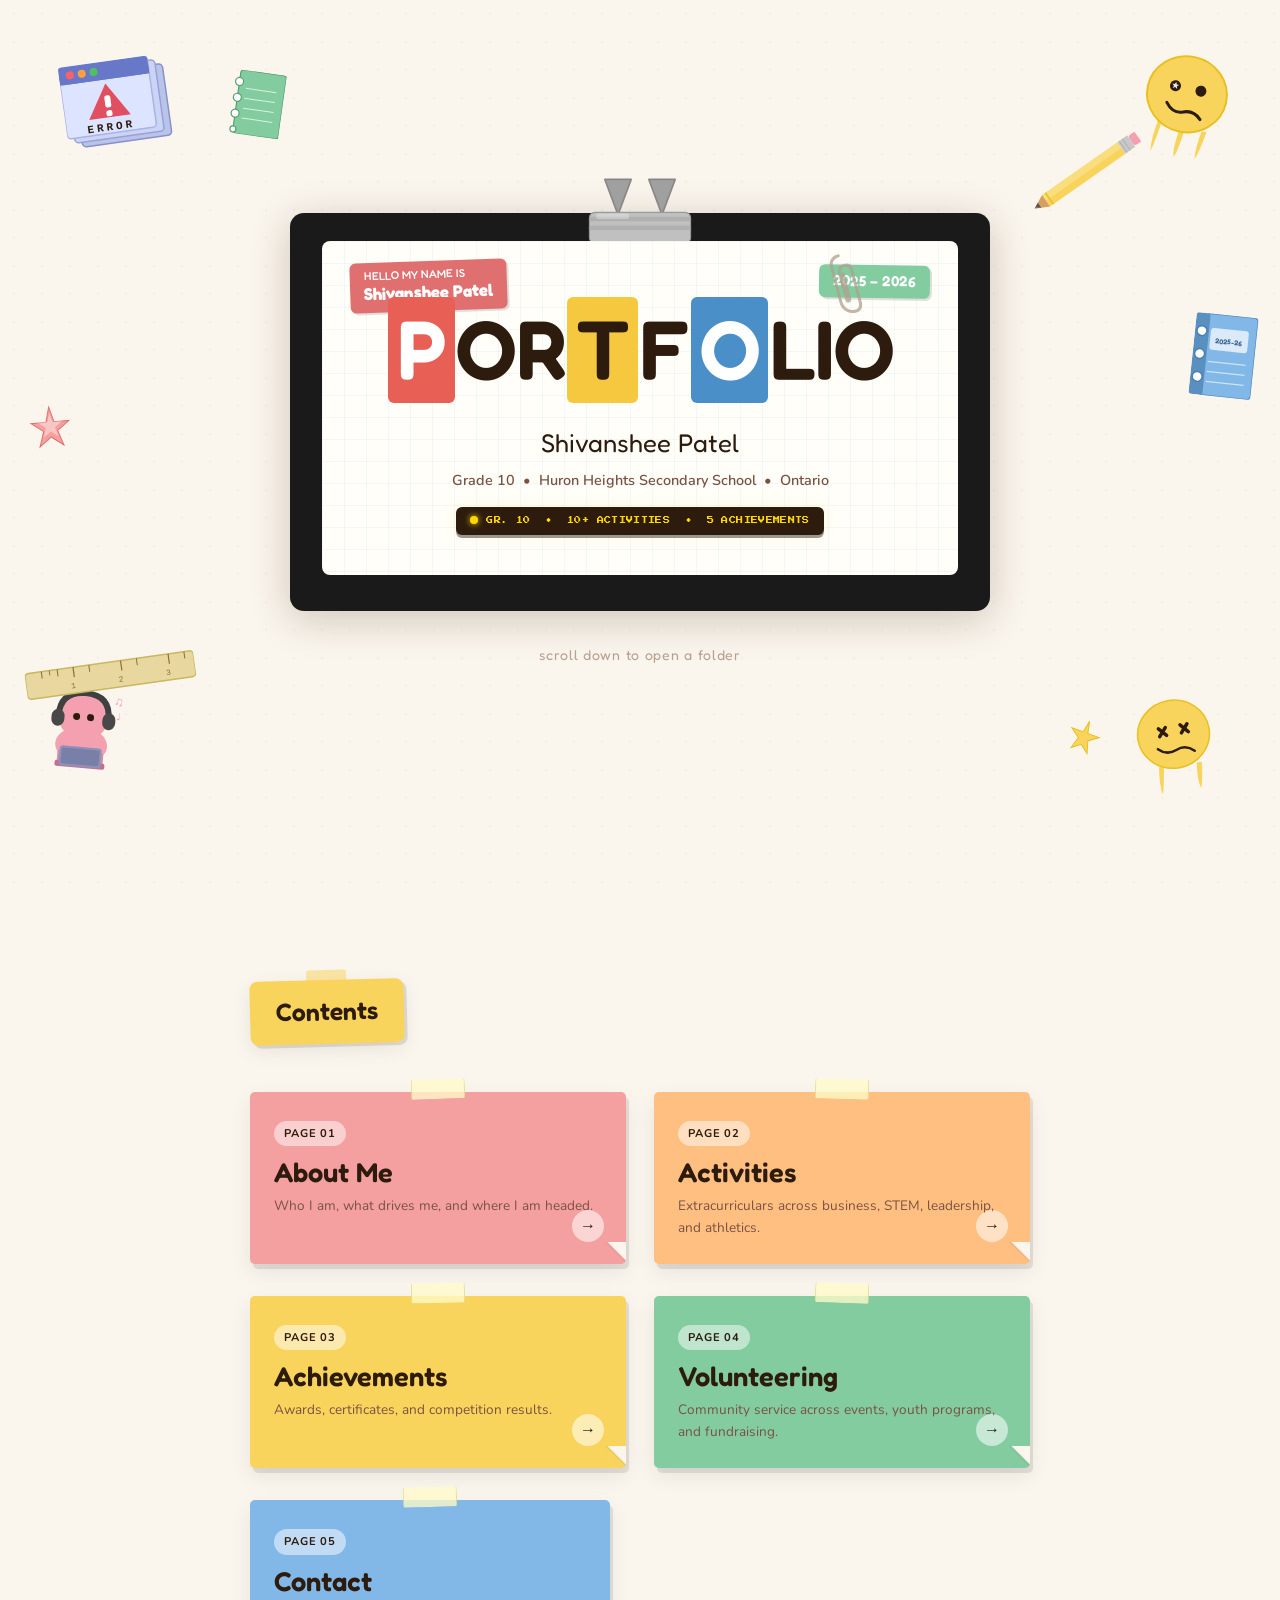
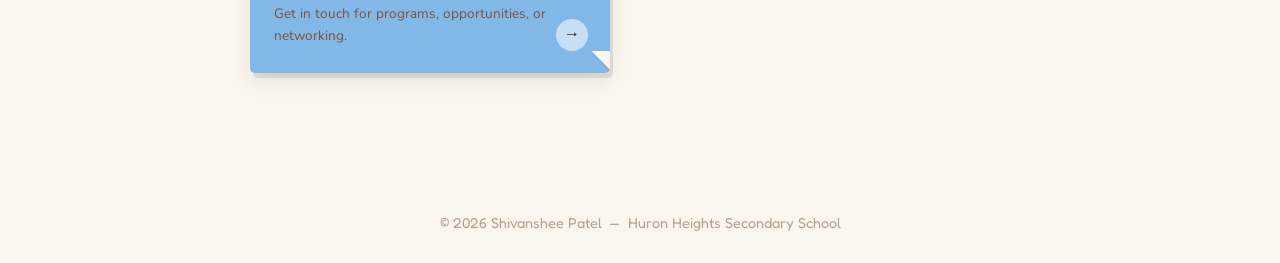
==== commit 28a7d229: "Add files via upload" ====
--- a/index.html
+++ b/index.html
@@ -196,12 +196,12 @@
 
             <div class="hero-info">
                 <p class="name">Shivanshee Patel</p>
-                <p class="school">Grade 9 &nbsp;&bull;&nbsp; Huron Heights Secondary School &nbsp;&bull;&nbsp; Ontario</p>
+                <p class="school">Grade 10 &nbsp;&bull;&nbsp; Huron Heights Secondary School &nbsp;&bull;&nbsp; Ontario</p>
             </div>
 
             <!-- Game badge -->
             <div style="text-align:center;">
-                <span class="gs-hero-badge">GR. 9 &nbsp;&bull;&nbsp; 10+ ACTIVITIES &nbsp;&bull;&nbsp; 5 ACHIEVEMENTS</span>
+                <span class="gs-hero-badge">GR. 10 &nbsp;&bull;&nbsp; 10+ ACTIVITIES &nbsp;&bull;&nbsp; 5 ACHIEVEMENTS</span>
             </div>
         </div>
     </div>
--- a/style.css
+++ b/style.css
@@ -428,6 +428,8 @@
     border:2px dashed rgba(180,160,140,0.3);
 }
 .paper-card.highlight { border-left:4px solid var(--ach-header); }
+a.paper-card { display:block; }
+.paper-card .card-more { margin-top:10px; font-family:'Fredoka',cursive; font-size:0.78rem; color:var(--act-header); font-weight:600; }
 
 .folder-section-title {
     font-family:'Fredoka',cursive; font-size:1.1rem; font-weight:600; color:var(--ink-mid);
